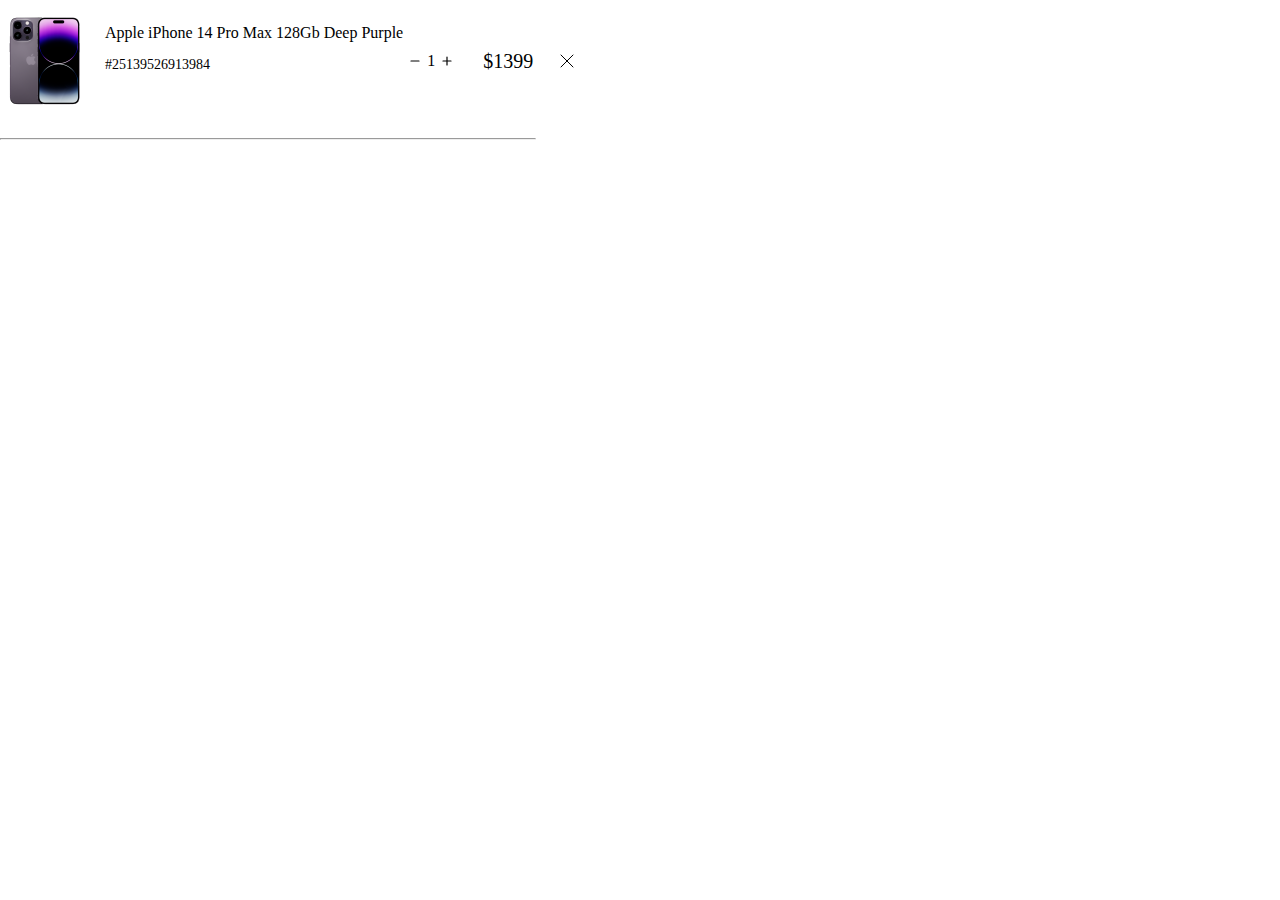
==== shopping.html @ e3b275da "update" ====
<!DOCTYPE html>
<html lang="en">
<head>
    <meta charset="UTF-8">
    <meta name="viewport" content="width=device-width, initial-scale=1.0">
    <link rel="stylesheet" href="style.css">
    <link rel="stylesheet" href="./reset.css">
    <link rel="stylesheet" href="shopping.css">
    <title>Document</title>
</head>
<body>
    <div class="shop-cards">
        <div class="shop-card">
            <div class="shop1">
                <div>
            <img class="shop-phone" src="./images/phone3.png" alt=""></div>
            <div class="shop-h2-p">
            <h2>Apple iPhone 14 Pro Max 128Gb Deep Purple</h2>
            <p>#25139526913984</p></div>
        </div>
        <div class="select">
<img class="minus" src="./images/No Edit.svg" alt="">
<p class="erti">1</p>
<img class="plus" src="./images/Edit.svg" alt="">

    </div>
    <div class="shop-dollar">
        <p>$1399</p>
    </div>
    <div class="close">
        <img src="./images/Close.svg" alt="">
    </div>
        </div>
        <hr>

    </div>
</body>
</html>
---- style.css ----
.search-container {
  position: relative;
  width: 332px;
  align-items: center;
}
.input1 {
  height: 56px;

  background-color: #f5f5f5;
  border: none;
  border-radius: 8px;
  padding: 16px;
  gap: 8px;
}
.search-container input {
  width: 100%;
  padding-left: 48px;
}

.search-container .search-icon {
  position: absolute;
  left: 16px;
  top: 50%;
  transform: translateY(-50%);
  width: 24px;
  height: 24px;
}
.header {
  height: 88px;
  align-items: center;
  display: flex;
  justify-content: space-between;
}
.icons3 {
  display: flex;
  gap: 24px;
}
.li4 {
  gap: 52px;
  display: flex;
  list-style-type: none;
}
ul {
  padding: 0;
  margin: 0;
  display: flex;
}

a {
  text-decoration: none;
  color: #000;
  opacity: 0.3;
}

a:hover {
  color: #000000;
  font-weight: 500;
  line-height: 19.36px;
  letter-spacing: 0%;
  opacity: 1;
}
@media only screen and (min-width: 1160px) {
  .burger {
    display: none;
  }
}
@media only screen and (max-width: 1160px) {
  .burger {
    display: show;
  }
  .lis4,
  .search-container,
  .icons3 {
    display: none;
  }
  .header {
    width: calc(100vw - 32px);
  }
}

/* start hero */
.hero1 {
  color: #fff;
  /* height: 632px; */
  display: flex;
  flex-direction: column;
  gap: 24px;
  padding-top: 188px;
}

.heroo {
  display: flex;
  justify-content: space-between;
}

.shop-now {
  color: #fff;
  width: 191px;
  height: 56px;
  border-radius: 6px;
  gap: 8px;
  border-width: 1px;
  border-color: #fff;
  padding: 16px 56px;
  background-color: #211c24;
  font-weight: 500;
  line-height: 24px;
  letter-spacing: 0%;
  text-align: center;
}
.pro-beyond {
  font-weight: 600;
  font-size: 25px;
  line-height: 32px;
  letter-spacing: 0%;
  opacity: 0.4;
}
h1 {
  font-weight: 100;
  font-size: 96px;
  line-height: 72px;
  letter-spacing: -1%;
}
.pro {
  font-weight: 600;
}
.created-p {
  font-weight: 500;
  font-size: 18px;
  line-height: 24px;
  letter-spacing: 0%;
  color: #909090;
}
.phone {
  height: 632px;
}
.hero {
  background-color: #211c24;
  justify-content: space-between;
  display: flex;
}

@media only screen and (max-width: 1160px) {
  .heroo {
    flex-direction: column;
  }
  .phone {
    display: none;
  }
  .hero1 {
    text-align: center;
    margin: auto;
    padding-bottom: 48px;
    padding-top: 88px;
  }
  .shop-now {
    margin: auto;
  }
  .phone-cut {
    margin: auto;
  }
  h1 {
    font-size: 72px;
  }
  .pro {
    font-weight: 600;
  }
  .created-p {
    font-size: 19px;
  }
}

@media only screen and (min-width: 1160px) {
  .phone-cut {
    display: none;
  }
}

/* arrow start */
.arrows {
  gap: 16px;
  display: flex;
}
.browse-arrows {
  padding-top: 80px;
  margin-bottom: 32px;
  justify-content: space-between;
  display: flex;
  align-items: center;
}
.container {
  max-width: 1120px;
  width: 100%;
  margin: auto;
}
.browse {
  font-weight: 500;
  font-size: 24px;
  line-height: 32px;
  letter-spacing: 1%;
  color: #000000;
}
.cards1 {
  display: grid;
  grid-template-columns: repeat(6, 1fr); /* 6 cards in one row */
  gap: 32px;
  padding-bottom: 80px;
}
@media only screen and (max-width: 1160px) {
  .cards1 {
    grid-template-columns: repeat(2, 1fr); /* 2 cards per row */
    gap: 16px;
  }
  .cards1 .card {
    width: calc(50vw - 32px);
    object-fit: cover;
  }
}
.card {
  gap: 8px;
  width: 160px;
  height: 128px;
  display: flex;
  flex-direction: column;
  background-color: #ededed;
  justify-content: center;
  align-items: center;
  border-radius: 15px;
}
.card img {
  width: 48px;
  height: 48px;
}
/* links start */
.links p {
  font-weight: 500;
  font-size: 18px;
  line-height: 32px;
  letter-spacing: 0%;
  text-align: center;
  color: #8b8b8b;
}
.links p:hover {
  text-decoration: underline;
}
.links {
  margin-top: 56px;
  margin-bottom: 32px;
  display: flex;
  gap: 32px;
}
.links p:hover {
  color: #000000;
}
/* cards2 start */
.phone3 {
  width: 160px;
  height: 160px;
}
.cards2 {
  display: grid;
  grid-template-columns: repeat(4, 1fr);
  gap: 16px;
  grid-template-rows: repeat(2, 1fr);
  margin-bottom: 56px;
}
@media (max-width: 1160px) {
  .cards2 {
    grid-template-columns: repeat(2, 1fr); /* 2 columns */
    grid-template-rows: repeat(4, 1fr); /* 4 rows */
  }
  .cards2 .card2 {
    width: calc(50vw - 32px);
    object-fit: cover;
  }
}
.card2 {
  gap: 16px;
  display: flex;
  flex-direction: column;
  background-color: #f6f6f6;
  align-items: center;
  width: 268px;
  height: 432px;
  min-width: 200px;
  border-radius: 9px;
  padding-top: 72px;
  position: relative;
}
.heart {
  position: absolute;
  top: 24px;
  right: 16px;
}
@media (max-width: 1160px) {
  .heart {
    right: 12px;
  }
}
.apple {
  text-align: center;
  font-weight: 500;
  line-height: 24px;
  letter-spacing: 0%;
}
.grey {
  background-color: #fafafa;
}
.dollar {
  font-weight: 600;
  font-size: 24px;
  line-height: 24px;
  letter-spacing: 3%;
  text-align: center;
}
.buy-now {
  margin-top: 8px;

  width: 188px;
  height: 48px;
  border-radius: 8px;
  padding-top: 12px 64px;
  color: #fff;
  background-color: #211c24;
  font-weight: 500;
  font-size: 14px;
  line-height: 24px;
  letter-spacing: 0%;
  text-align: center;
}
@media (max-width: 1160px) {
  .card2 {
    gap: 8px;
    display: flex;
    flex-direction: column;
    background-color: #f6f6f6;
    align-items: center;
    height: 352px;
    min-width: 163.5px;
    border-radius: 9px;
    padding-top: 64px;
  }
  .apple {
    padding-bottom: 8px;
  }
  .grey {
    background-color: #fafafa;
  }
  .dollar {
    padding-bottom: 8px;
  }
  .phone3 {
    width: 104px;
    height: 104px;
  }
  .buy-now {
    margin-top: 0px;

    width: 140px;
    height: 48px;
  }
}

.discounts {
  padding-top: 80px;
  padding-bottom: 32px;
  font-weight: 500;
  font-size: 24px;
  line-height: 32px;
  letter-spacing: 0%;
  color: #000000;
}
/* cards3 start */
.cards3 {
  display: grid;
  grid-template-columns: repeat(4, 1fr);
  gap: 16px;
  grid-template-rows: 1fr;
  margin-bottom: 80px;
}
@media (max-width: 1160px) {
  .cards3 {
    grid-template-columns: repeat(2, 1fr); /* 2 columns */
    grid-template-rows: repeat(2, 1fr); /* 4 rows */
  }
  .cards3 .card2 {
    width: calc(50vw - 32px);
    object-fit: cover;
  }
}
.wreli {
  width: 100%;
  position: relative;
}

.wreli img {
  width: 100%;
  height: auto;
  display: block;
}

.in-background {
  top: 159px;
  position: absolute;
  left: 50%;
  transform: translate(-50%);
  display: flex;
  flex-direction: column;
  align-items: center;
}
.big {
  color: #ffffff;
  font-weight: 100;
  font-size: 72px;
  line-height: 72px;
  letter-spacing: -1%;
  text-align: center;
}
.sale {
  font-weight: 300;
}
.comodo {
  font-weight: 400;
  line-height: 32px;
  letter-spacing: 0%;
  text-align: center;
  color: #787878;
  padding-bottom: 40px;
}
@media (max-width: 1050px) {
  .big {
    font-size: 48px;
  }
  .in-background {
    top: 104px;
  }
}
@media (max-width: 1400px) {
  .wreli img {
    height: 512px;
  }
}
/* footer start */
.footer {
  color: #fff;

  background-color: #000;
}
.futeri {
  padding-top: 160px;
  display: flex;
}
.we p {
  padding-right: 113px;
  font-weight: 500;
  font-size: 14px;
  line-height: 23.87px;
  letter-spacing: 0%;
}
.ps1 {
  display: flex;
  flex-direction: column;
  gap: 8px;
  width: 295px;
  padding-right: 32px;
}
.we {
  color: #cfcfcf;
  display: flex;
  flex-direction: column;
  gap: 24px;
  font-weight: 500;
  font-size: 14px;
  line-height: 23.87px;
  letter-spacing: 0%;
}
.logo1 {
  width: 65px;
  height: 23px;
}
.ps1 h2,
.ps2 h2 {
  font-weight: 600;
  font-size: 16px;
  line-height: 16px;
  letter-spacing: 0%;
}
.ps1 p,
.ps2 p {
  font-weight: 400;
  font-size: 14px;
  line-height: 32px;
  letter-spacing: 0%;
  color: #cfcfcf;
}
.ps2 {
  display: flex;
  flex-direction: column;
  gap: 8px;
}
.icons {
  display: flex;
  gap: 36.33px;
  padding-bottom: 104px;
  padding-top: 24px;
}
@media (max-width: 1160px) {
  .futeri {
    padding-top: 48px;
    gap: 24px;
    flex-direction: column;
    align-items: center;
    text-align: center;
  }
  .we p {
    padding-right: 0px;
  }
  .logo1 {
    margin: auto;
  }
  .ps1 {
    padding-right: 0px;
  }
  .icons {
    justify-content: center;
    padding-bottom: 48px;
    gap: 25.67px;
  }
}



.grid-container {
  display: grid;
  grid-template-columns:1fr 1fr 1fr 1fr; /* Two columns */
  grid-template-rows:1fr 1fr 1fr 1fr ; /* Single row */
  height: 1200px;
  width: 100%;
  gap:3px
}
.small1 {
  background-color: #EDEDED;
  grid-row-start: 2;
grid-row-end: 2;
grid-column-start: 1;
grid-column-end:1 ;
}
.small {
  background-color: #353535;
  grid-row-start: 2;
grid-row-end: 2;
grid-column-start: 2;
grid-column-end:2 ;
}

.tall { 
  background-color: #EDEDED;
    grid-row-start: 1;
  grid-row-end: 3;
  grid-column-start: 3;
  grid-column-end:5 ;
  position: relative;
}

.wide {
  background-color: #fff;
  grid-row-start: 1;
grid-row-end: 1;
grid-column-start: 1;
grid-column-end:3 ;
}
.tall .macbook{
  position: absolute;
  right:0px;
}
.small1 p,.tall p,.wide p,.small p{
  color: #909090;
font-weight: 500;
font-size: 14px;
line-height: 24px;
letter-spacing: 0%;
}
.wide{
  display: flex;
}
.small1 h2,.tall h2,.wide h2{
  color: #000000;
}

.small,.small1{
  display: flex;
}
.column{
  gap: 8px;
  display: flex;
  flex-direction: column;
  max-width: 360px;
}
.wide h2{
  margin-top: 100px;
  font-weight: 500;
  font-size: 49px;
  line-height: 40px;
  letter-spacing: 0%;
}
.tall h2{
  margin-top: 164px;
font-weight: 100;
font-size: 64px;
line-height: 56px;
letter-spacing: 0%;
}
.tall-span{
font-weight: 500;
}
.column1{
  gap: 16px;
}
.small-span{
  font-weight: 500;
}
.small h2, .small1 h2{
  font-weight: 300;
  font-size: 29px;
  line-height: 40px;
  letter-spacing: 0%;
}
.small1 h2{
  margin-top: 48px;
}
.small h2{
  margin-top: 64px;
}
.small1{
  gap: 48px;
}
.small{
  gap: 16px;
}
.column2{
  margin-left:56px;
}
.shop-now1{
  background-color: #EDEDED;
  color: #000;
  border: 1px solid #000;
}
@media only screen and (max-width: 1160px) {
.grid-container{
  display: flex;
  flex-direction: column;
}
.no{
  display: none;
}
.item{
  flex-direction: column;
  align-items: center;
  text-align: center;
  justify-content: center;
}
.tall .column, .macb{
  margin: auto;
justify-content: center;
}
.macb{
  right: unset;
  margin: auto;
  justify-content: center;

}

.small1 p,.tall p,.wide p,.small p{
font-size: 16px;
}
.small1 h2,.tall h2,.wide h2{
font-size: 34px;
font-weight: 300px;}

.wide h2,.small h2,.small1 h2,.tall h2{
  margin-top: 24px;
}
.wide ,.small ,.small1 ,.tall {
gap:0px}
br{
  display: none;
}
.column1{
  gap: 8px;
}
.column{
  margin-bottom: 40px;
}
.shop-now1{
  margin-bottom: 40px;
}
}



@media only screen and (min-width: 1160px) {
.on{
  display: none;
}

  }

.yurs{
  width: 192px;
height: 200px;
}
.satv{
  width: 326px;
height: 192px;
/* angle: -180 deg; */
}
.playst{
  width: 200px;
height: 200px;

}
.macb{
  width: 330px;
height: 200px;
}
---- shopping.css ----
.shop-card{
    display: flex;
}
.shop-phone{
    margin-top: 16px;

    margin-right: 15px;
    width: 90px;
    height: 90px;
}
.shop1{
    display: flex;
}
.shop-h2-p{
    margin-top: 21px;
    display: flex;
    flex-direction: column;
    gap: 8px;
}
.select{
    display: flex;
    text-align: center;
    margin-top: 49px;
}
.shop-card{
padding-bottom: 32px;
border-bottom-width: 0.5px;
}
.minus,.plus,.close img{
    width: 24px;
    height: 24px; 
}
.erti{
font-weight: 500;
font-size: 16px;
letter-spacing: 0%;
border-radius: 4px;
border-width: 0.5px;
border-color: #D9D9D9;
}
.shop-dollar p{
font-weight: 500;
font-size: 20px;
line-height: 32px;
letter-spacing: 3%;
    margin-left: 24px;
    margin-right: 22px;
}
.close{
    margin-top: 49px;
}
.shop-dollar{
    margin-top: 45px;

}
.shop-h2-p h2{
    font-weight: 500;
    font-size: 16px;
    line-height: 24px;
    letter-spacing: 0%;
    
}
.shop-h2-p p{
    font-weight: 400;
    font-size: 14px;
    line-height: 24px;
    letter-spacing: 0%;
}
hr{
    color:#A3A3A3;
    max-width: 536px;
}
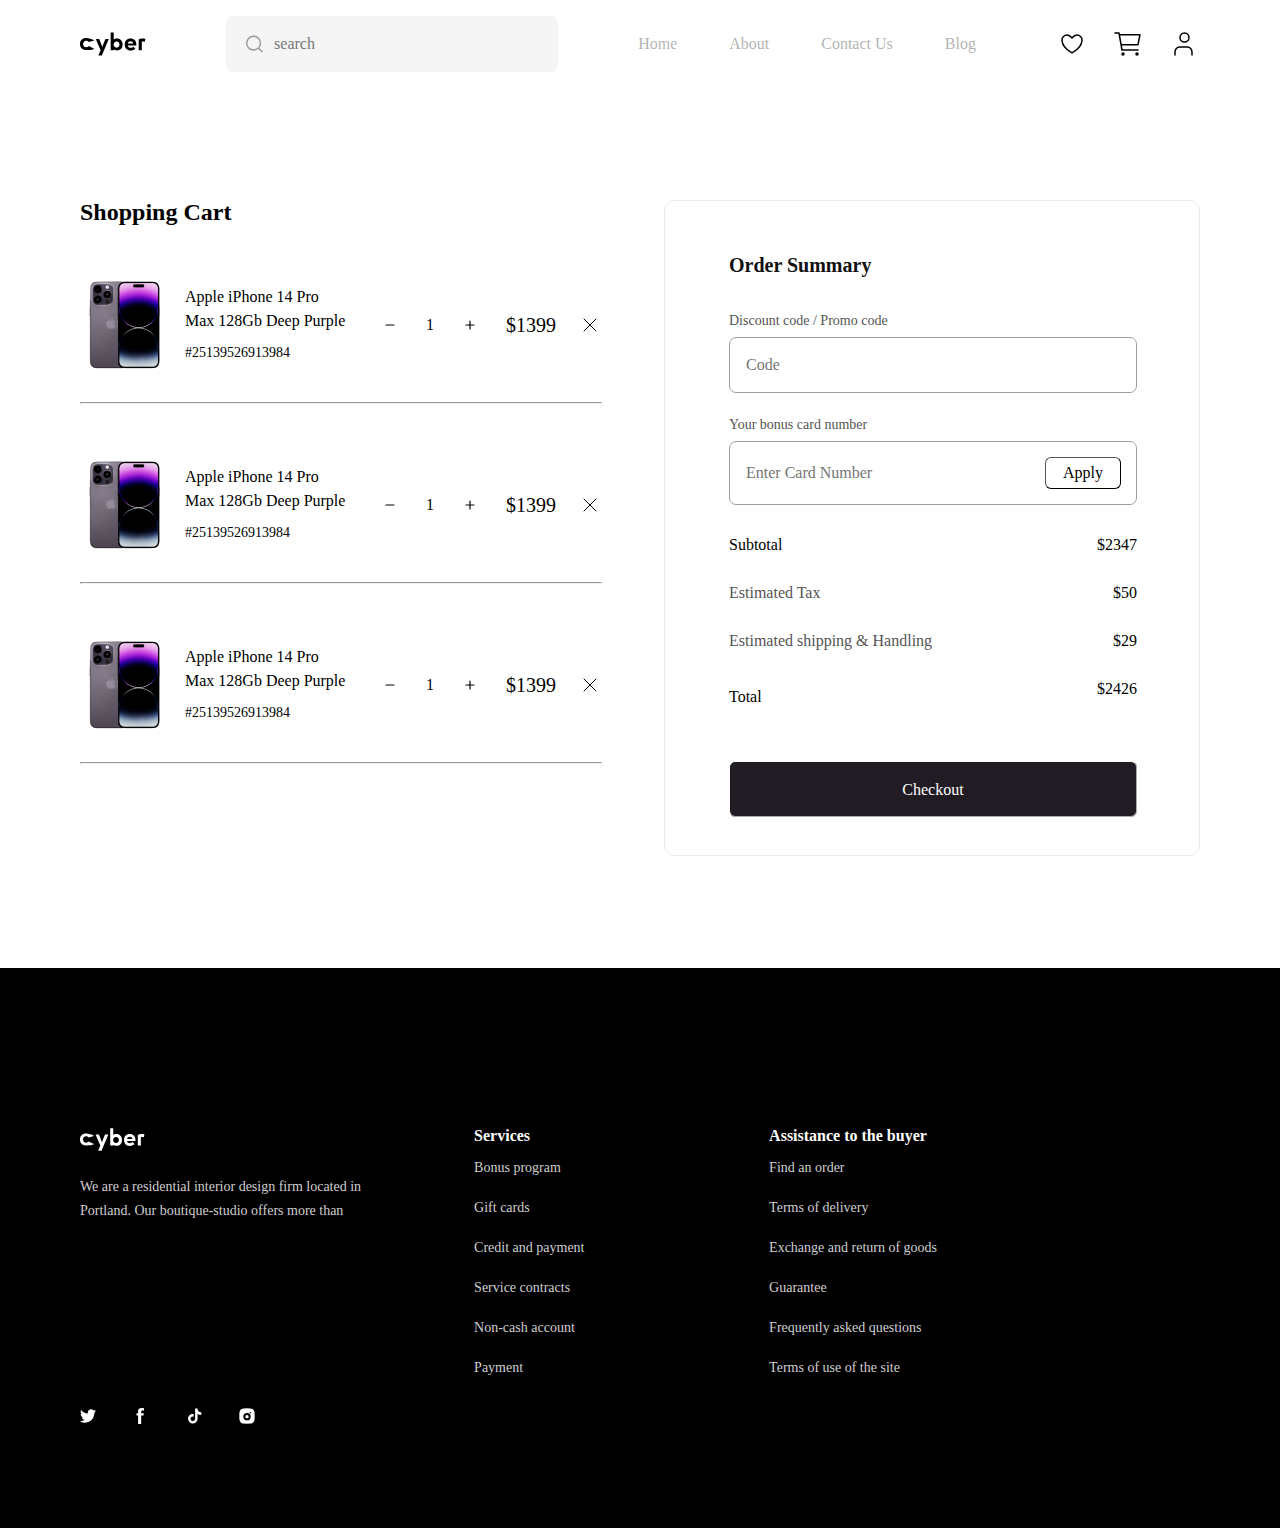
==== commit 0a98fad8: "new" ====
--- a/shopping.html
+++ b/shopping.html
@@ -9,15 +9,44 @@
     <title>Document</title>
 </head>
 <body>
+
+    <div class="header container">
+        <div><img class="logo" src="./images/Logo.svg" alt="" /></div>
+        <div class="search-container">
+          <input class="input1" type="text" placeholder="search" />
+          <img src="./images/Search.svg" alt="search icon" class="search-icon" />
+        </div>
+  
+        <div class="lis4">
+          <ul class="li4">
+            <li><a href="#home">Home</a></li>
+            <li><a href="#about">About</a></li>
+            <li><a href="#contact">Contact Us</a></li>
+            <li><a href="#blog">Blog</a></li>
+          </ul>
+        </div>
+        <div class="icons3">
+          <img src="./images/heart.svg" alt="" />
+          <img src="./images/Cart.svg" alt="" />
+          <img src="./images/User.svg" alt="" />
+        </div>
+        <img class="burger" src="./images/Burger.svg" alt="" />
+      </div>
+
+<!-- cards start -->
+
+<section class="container">
     <div class="shop-cards">
+        <h2 class="shopping">Shopping Cart</h2>
         <div class="shop-card">
-            <div class="shop1">
-                <div>
+            <div class="qvesh1">
+                <div class="shop1">     
             <img class="shop-phone" src="./images/phone3.png" alt=""></div>
             <div class="shop-h2-p">
             <h2>Apple iPhone 14 Pro Max 128Gb Deep Purple</h2>
             <p>#25139526913984</p></div>
         </div>
+        <div class="qvesh">
         <div class="select">
 <img class="minus" src="./images/No Edit.svg" alt="">
 <p class="erti">1</p>
@@ -31,8 +60,132 @@
         <img src="./images/Close.svg" alt="">
     </div>
         </div>
+    </div>
         <hr>
 
+
+        <div class="shop-card">
+            <div class="qvesh1">
+                <div class="shop1">     
+            <img class="shop-phone" src="./images/phone3.png" alt=""></div>
+            <div class="shop-h2-p">
+            <h2>Apple iPhone 14 Pro Max 128Gb Deep Purple</h2>
+            <p>#25139526913984</p></div>
+        </div>
+        <div class="qvesh">
+        <div class="select">
+<img class="minus" src="./images/No Edit.svg" alt="">
+<p class="erti">1</p>
+<img class="plus" src="./images/Edit.svg" alt="">
+
     </div>
+    <div class="shop-dollar">
+        <p>$1399</p>
+    </div>
+    <div class="close">
+        <img src="./images/Close.svg" alt="">
+    </div>
+        </div>
+    </div>
+        <hr>
+
+
+        <div class="shop-card">
+            <div class="qvesh1">
+                <div class="shop1">     
+            <img class="shop-phone" src="./images/phone3.png" alt=""></div>
+            <div class="shop-h2-p">
+            <h2>Apple iPhone 14 Pro Max 128Gb Deep Purple</h2>
+            <p>#25139526913984</p></div>
+        </div>
+        <div class="qvesh">
+        <div class="select">
+<img class="minus" src="./images/No Edit.svg" alt="">
+<p class="erti">1</p>
+<img class="plus" src="./images/Edit.svg" alt="">
+
+    </div>
+    <div class="shop-dollar">
+        <p>$1399</p>
+    </div>
+    <div class="close">
+        <img src="./images/Close.svg" alt="">
+    </div>
+        </div>
+    </div>
+        <hr>
+    </div>
+<!-- end cards -->
+ <nav>
+ <div class="order">
+<h2>Order Summary</h2>
+<h3>Discount code / Promo code</h3>
+<input class="code" type="text" placeholder="Code">
+<h3>Your bonus card number</h3>
+<div class="input-container">
+    <input class="enter" type="text" placeholder="Enter Card Number">
+    <button class="apply-btn">Apply</button>
+</div>
+<div class="p-dollars">
+    <div class="p-dollar">
+    <p class="subtotal">Subtotal</p>
+    <h3>$2347</h3>
+</div>
+<div class="p-dollar">
+    <p class="estimated">Estimated Tax</p>
+    <h3>$50</h3>
+</div>
+<div class="p-dollar">
+    <p class="estimated">Estimated shipping & Handling</p>
+    <h3>$29</h3>
+</div>
+<div class="p-dollar">
+    <p class="total">Total</p>
+    <h3>$2426</h3>
+</div>
+</div>
+<button class="checkout shop-now">Checkout</button>
+ </div>
+</nav>
+</section>
+    <!-- footer start -->
+    <div class="footer">
+        <div class="container futeri">
+          <div class="we">
+            <img class="logo1" src="./images/Logo1.svg" alt="" />
+            <p>
+              We are a residential interior design firm located in <br />
+              Portland. Our boutique-studio offers more than
+            </p>
+          </div>
+          <div class="ps1">
+            <h2>Services</h2>
+            <p>Bonus program</p>
+            <p>Gift cards</p>
+            <p>Credit and payment</p>
+            <p>Service contracts</p>
+            <p>Non-cash account</p>
+            <p>Payment</p>
+          </div>
+          <div class="ps2">
+            <h2>Assistance to the buyer</h2>
+            <p>Find an order</p>
+            <p>Terms of delivery</p>
+            <p>Exchange and return of goods</p>
+            <p>Guarantee</p>
+            <p>Frequently asked questions</p>
+            <p>Terms of use of the site</p>
+          </div>
+        </div>
+        <div class="icons container">
+          <img src="./images/Twitter.svg" alt="" />
+          <img src="./images/Facebook.svg" alt="" />
+          <img src="./images/Tiktok.svg" alt="" />
+          <img src="./images/Instagram.svg" alt="" />
+        </div>
+    </div>
+
+  
+    
 </body>
 </html>--- a/style.css
+++ b/style.css
@@ -74,8 +74,13 @@
     display: none;
   }
   .header {
-    width: calc(100vw - 32px);
-  }
+padding-right: 16px;
+padding-left: 16px;
+  }
+  .links,  .discounts,.browse{
+    padding-left: 16px;
+  }
+
 }
 
 /* start hero */
@@ -209,6 +214,8 @@
 @media only screen and (max-width: 1160px) {
   .cards1 {
     grid-template-columns: repeat(2, 1fr); /* 2 cards per row */
+    margin-left: 16px;
+
     gap: 16px;
   }
   .cards1 .card {
@@ -382,6 +389,7 @@
   .cards3 {
     grid-template-columns: repeat(2, 1fr); /* 2 columns */
     grid-template-rows: repeat(2, 1fr); /* 4 rows */
+    margin-left: 16px;
   }
   .cards3 .card2 {
     width: calc(50vw - 32px);
--- a/shopping.css
+++ b/shopping.css
@@ -1,5 +1,17 @@
+.shop-cards{
+    display: flex;
+    flex-direction: column;
+}
+.shopping{
+font-weight: 600;
+font-size: 24px;
+line-height: 24px;
+letter-spacing: 0%;
+color: #000;
+}
 .shop-card{
     display: flex;
+    margin-top: 40px;
 }
 .shop-phone{
     margin-top: 16px;
@@ -12,6 +24,7 @@
     display: flex;
 }
 .shop-h2-p{
+    width: 193px;
     margin-top: 21px;
     display: flex;
     flex-direction: column;
@@ -21,6 +34,8 @@
     display: flex;
     text-align: center;
     margin-top: 49px;
+    width: 104px;
+    justify-content: space-between;
 }
 .shop-card{
 padding-bottom: 32px;
@@ -69,4 +84,164 @@
 hr{
     color:#A3A3A3;
     max-width: 536px;
-}+}
+section{
+    padding-top: 112px;
+    padding-bottom: 112px;
+    display: flex;
+    justify-content: space-between;
+}
+.p-dollars{
+    display: flex;
+    flex-direction: column;
+}
+.p-dollar{
+    display: flex;
+    width: 408px;
+
+    justify-content: space-between;
+}
+.order{
+    width: 408px;
+    height: 488px;
+}
+nav{
+    width: 536px;
+height: 656px;
+padding: 56px 64px;
+border-radius: 10px;
+border: 1px solid #EBEBEB;
+
+}
+.checkout{
+    width: 408px;
+    height: 56px;
+    margin-top: 48px;
+}
+.order h2{
+    margin-bottom: 40px;
+font-weight: 700;
+font-size: 20px;
+line-height: 16px;
+letter-spacing: 0%;
+color: #111111;
+}
+.order h3{font-weight: 500;
+font-size: 14px;
+line-height: 16px;
+letter-spacing: 0%;
+padding-bottom: 8px;
+    color: #545454;
+}
+.order input{
+    margin-bottom: 24px;
+    width: 408px;
+padding-top: 16px;
+padding-bottom: 16px;
+padding-left: 16px;
+border-radius: 7px;
+border: 0.5px solid #9F9F9F;
+color: #979797;
+}
+.code{
+    height: 56px;
+}
+.p-dollars{
+    display: flex;
+    flex-direction: column;
+    gap: 8px;
+}
+.subtotal{
+    margin-bottom: 8px;
+}
+.total{
+
+    margin-top: 8px;
+}
+.estimated{
+font-weight: 400;
+font-size: 16px;
+line-height: 32px;
+letter-spacing: 0%;
+color: #545454;
+}
+.subtotal,.total,.p-dollar h3{
+    font-family: Inter;
+font-weight: 500;
+font-size: 16px;
+line-height: 32px;
+letter-spacing: 3%;
+color: #000000;
+}
+@media only screen and (max-width: 1160px) {
+    section{
+        padding-top: 112px;
+        padding-bottom: 112px;
+        display: flex;
+        flex-direction: column;
+        justify-content:center;
+        margin: auto;
+        align-items: center;
+        gap: 40px;
+    }
+  }
+  @media only screen and (max-width: 575px) {
+    nav{
+        width:341px;
+        height: 656px;
+    padding: 56px 16px;
+    border-radius: 10px;
+    border: 1px solid #EBEBEB;
+    }
+    .order{
+        width: 309px;
+        height: 488px;
+    }
+    .checkout{
+        width: 309px;
+
+    }
+    .order input{
+        margin-bottom: 24px;
+        width: 309px;
+    }
+    .p-dollar{
+        display: flex;
+        width: 309px;
+    
+        justify-content: space-between;
+    }
+    .shop-card{display: flex;
+    margin-top: 40px;
+    flex-direction: column;
+    }
+    .qvesh{
+margin-left: 105px;  
+margin-top: -56px;  
+ }
+}
+  
+ .qvesh1{
+    display: flex;
+ }
+ .qvesh{
+    display: flex;
+ }
+ .input-container{
+    position: relative;
+ }
+ .apply-btn{
+    width: 76px;
+height: 32px;
+gap: 8px;
+border-radius: 6px;
+border-width: 1px;
+    position: absolute;
+    right: 16px;
+    top: 16px;
+    background-color: #fff;
+    color: #000;
+ }
+ .enter{
+    height: 64px;
+ }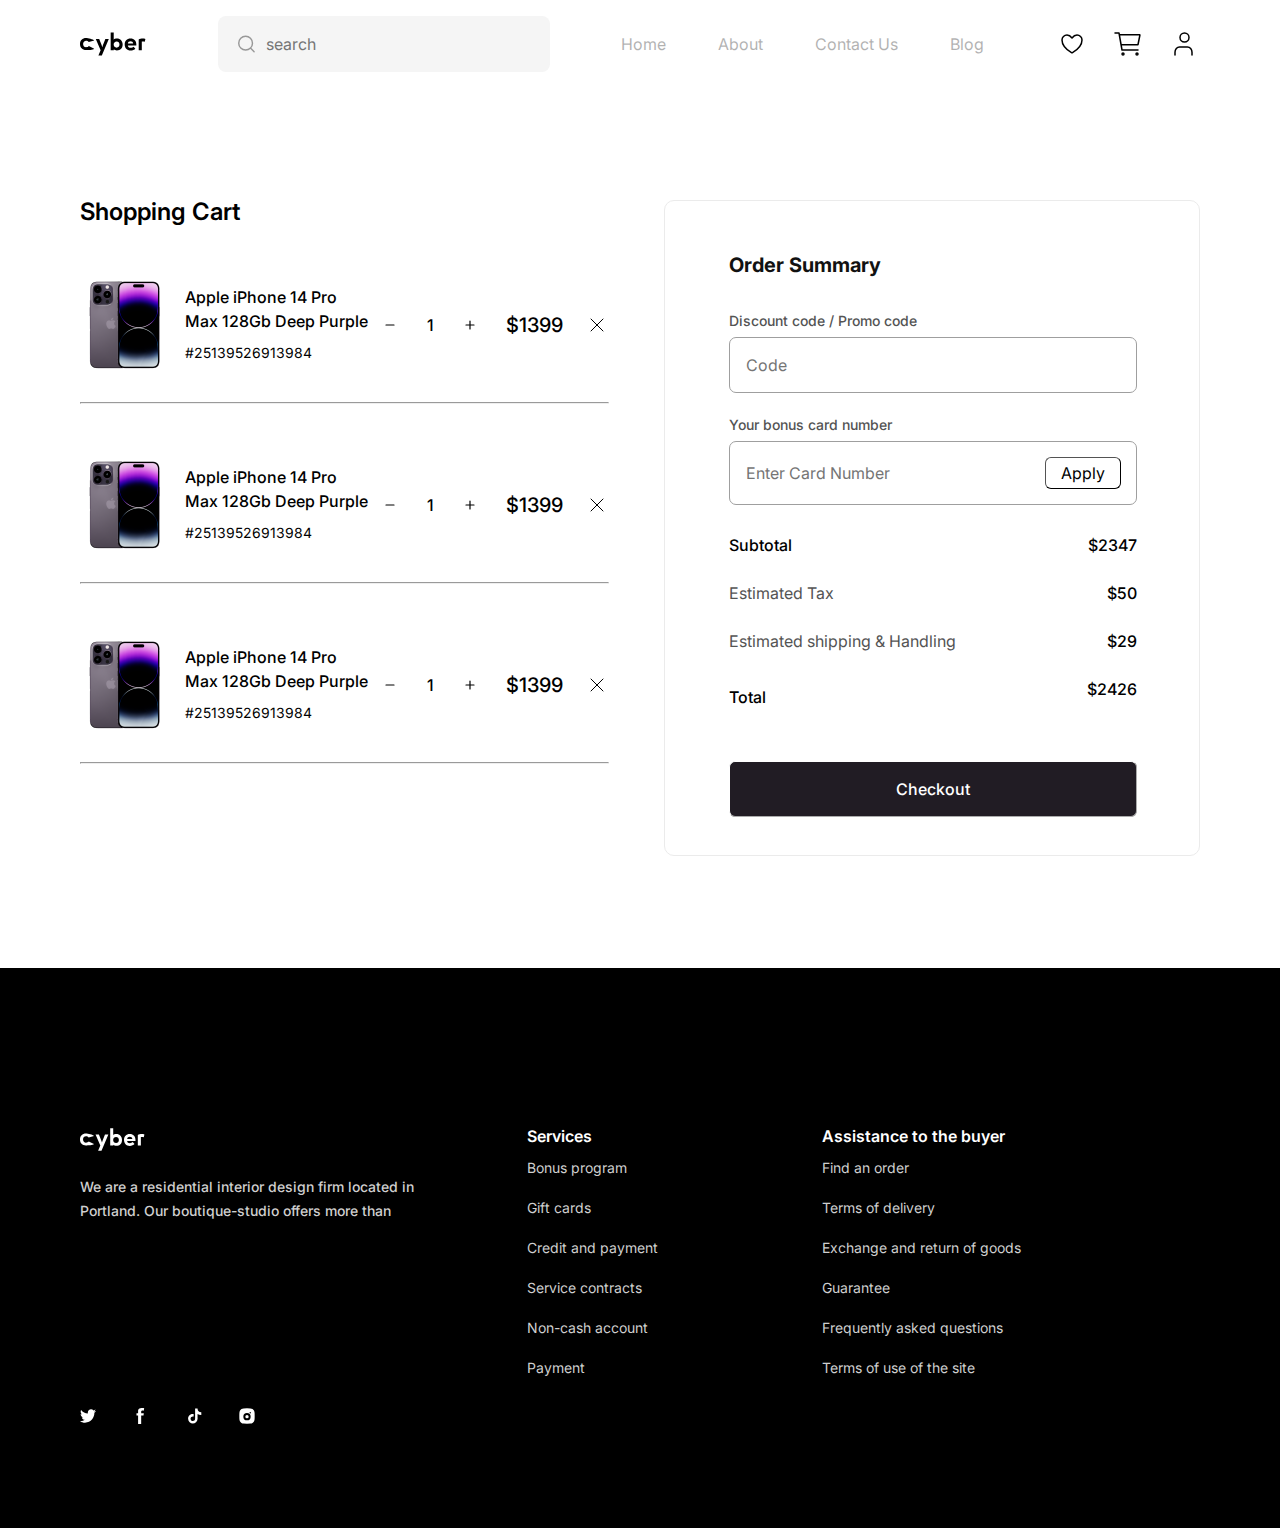
==== commit aa129d5c: "update" ====
--- a/shopping.html
+++ b/shopping.html
@@ -1,191 +1,194 @@
 <!DOCTYPE html>
 <html lang="en">
-<head>
-    <meta charset="UTF-8">
-    <meta name="viewport" content="width=device-width, initial-scale=1.0">
-    <link rel="stylesheet" href="style.css">
-    <link rel="stylesheet" href="./reset.css">
-    <link rel="stylesheet" href="shopping.css">
+  <head>
+    <meta charset="UTF-8" />
+    <meta name="viewport" content="width=device-width, initial-scale=1.0" />
+    <link rel="stylesheet" href="style.css" />
+    <link rel="stylesheet" href="./reset.css" />
+    <link rel="stylesheet" href="shopping.css" />
+    <link rel="preconnect" href="https://fonts.googleapis.com" />
+    <link rel="preconnect" href="https://fonts.gstatic.com" crossorigin />
+    <link
+      href="https://fonts.googleapis.com/css2?family=Inter:ital,opsz,wght@0,14..32,100..900;1,14..32,100..900&display=swap"
+      rel="stylesheet"
+    />
     <title>Document</title>
-</head>
-<body>
-
+  </head>
+  <body>
     <div class="header container">
-        <div><img class="logo" src="./images/Logo.svg" alt="" /></div>
-        <div class="search-container">
-          <input class="input1" type="text" placeholder="search" />
-          <img src="./images/Search.svg" alt="search icon" class="search-icon" />
-        </div>
-  
-        <div class="lis4">
-          <ul class="li4">
-            <li><a href="#home">Home</a></li>
-            <li><a href="#about">About</a></li>
-            <li><a href="#contact">Contact Us</a></li>
-            <li><a href="#blog">Blog</a></li>
-          </ul>
-        </div>
-        <div class="icons3">
-          <img src="./images/heart.svg" alt="" />
-          <img src="./images/Cart.svg" alt="" />
-          <img src="./images/User.svg" alt="" />
-        </div>
-        <img class="burger" src="./images/Burger.svg" alt="" />
+      <div><img class="logo" src="./images/Logo.svg" alt="" /></div>
+      <div class="search-container">
+        <input class="input1" type="text" placeholder="search" />
+        <img src="./images/Search.svg" alt="search icon" class="search-icon" />
       </div>
 
-<!-- cards start -->
+      <div class="lis4">
+        <ul class="li4">
+          <li><a href="#home">Home</a></li>
+          <li><a href="#about">About</a></li>
+          <li><a href="#contact">Contact Us</a></li>
+          <li><a href="#blog">Blog</a></li>
+        </ul>
+      </div>
+      <div class="icons3">
+        <img src="./images/heart.svg" alt="" />
+        <img src="./images/Cart.svg" alt="" />
+        <img src="./images/User.svg" alt="" />
+      </div>
+      <img class="burger" src="./images/Burger.svg" alt="" />
+    </div>
 
-<section class="container">
-    <div class="shop-cards">
+    <!-- cards start -->
+
+    <section class="container">
+      <div class="shop-cards">
         <h2 class="shopping">Shopping Cart</h2>
         <div class="shop-card">
-            <div class="qvesh1">
-                <div class="shop1">     
-            <img class="shop-phone" src="./images/phone3.png" alt=""></div>
+          <div class="qvesh1">
+            <div class="shop1">
+              <img class="shop-phone" src="./images/phone3.png" alt="" />
+            </div>
             <div class="shop-h2-p">
-            <h2>Apple iPhone 14 Pro Max 128Gb Deep Purple</h2>
-            <p>#25139526913984</p></div>
+              <h2>Apple iPhone 14 Pro Max 128Gb Deep Purple</h2>
+              <p>#25139526913984</p>
+            </div>
+          </div>
+          <div class="qvesh">
+            <div class="select">
+              <img class="minus" src="./images/No Edit.svg" alt="" />
+              <p class="erti">1</p>
+              <img class="plus" src="./images/Edit.svg" alt="" />
+            </div>
+            <div class="shop-dollar">
+              <p>$1399</p>
+            </div>
+            <div class="close">
+              <img src="./images/Close.svg" alt="" />
+            </div>
+          </div>
         </div>
-        <div class="qvesh">
-        <div class="select">
-<img class="minus" src="./images/No Edit.svg" alt="">
-<p class="erti">1</p>
-<img class="plus" src="./images/Edit.svg" alt="">
-
-    </div>
-    <div class="shop-dollar">
-        <p>$1399</p>
-    </div>
-    <div class="close">
-        <img src="./images/Close.svg" alt="">
-    </div>
-        </div>
-    </div>
-        <hr>
-
+        <hr />
 
         <div class="shop-card">
-            <div class="qvesh1">
-                <div class="shop1">     
-            <img class="shop-phone" src="./images/phone3.png" alt=""></div>
+          <div class="qvesh1">
+            <div class="shop1">
+              <img class="shop-phone" src="./images/phone3.png" alt="" />
+            </div>
             <div class="shop-h2-p">
-            <h2>Apple iPhone 14 Pro Max 128Gb Deep Purple</h2>
-            <p>#25139526913984</p></div>
+              <h2>Apple iPhone 14 Pro Max 128Gb Deep Purple</h2>
+              <p>#25139526913984</p>
+            </div>
+          </div>
+          <div class="qvesh">
+            <div class="select">
+              <img class="minus" src="./images/No Edit.svg" alt="" />
+              <p class="erti">1</p>
+              <img class="plus" src="./images/Edit.svg" alt="" />
+            </div>
+            <div class="shop-dollar">
+              <p>$1399</p>
+            </div>
+            <div class="close">
+              <img src="./images/Close.svg" alt="" />
+            </div>
+          </div>
         </div>
-        <div class="qvesh">
-        <div class="select">
-<img class="minus" src="./images/No Edit.svg" alt="">
-<p class="erti">1</p>
-<img class="plus" src="./images/Edit.svg" alt="">
-
-    </div>
-    <div class="shop-dollar">
-        <p>$1399</p>
-    </div>
-    <div class="close">
-        <img src="./images/Close.svg" alt="">
-    </div>
-        </div>
-    </div>
-        <hr>
-
+        <hr />
 
         <div class="shop-card">
-            <div class="qvesh1">
-                <div class="shop1">     
-            <img class="shop-phone" src="./images/phone3.png" alt=""></div>
+          <div class="qvesh1">
+            <div class="shop1">
+              <img class="shop-phone" src="./images/phone3.png" alt="" />
+            </div>
             <div class="shop-h2-p">
-            <h2>Apple iPhone 14 Pro Max 128Gb Deep Purple</h2>
-            <p>#25139526913984</p></div>
+              <h2>Apple iPhone 14 Pro Max 128Gb Deep Purple</h2>
+              <p>#25139526913984</p>
+            </div>
+          </div>
+          <div class="qvesh">
+            <div class="select">
+              <img class="minus" src="./images/No Edit.svg" alt="" />
+              <p class="erti">1</p>
+              <img class="plus" src="./images/Edit.svg" alt="" />
+            </div>
+            <div class="shop-dollar">
+              <p>$1399</p>
+            </div>
+            <div class="close">
+              <img src="./images/Close.svg" alt="" />
+            </div>
+          </div>
         </div>
-        <div class="qvesh">
-        <div class="select">
-<img class="minus" src="./images/No Edit.svg" alt="">
-<p class="erti">1</p>
-<img class="plus" src="./images/Edit.svg" alt="">
-
-    </div>
-    <div class="shop-dollar">
-        <p>$1399</p>
-    </div>
-    <div class="close">
-        <img src="./images/Close.svg" alt="">
-    </div>
+        <hr />
+      </div>
+      <!-- end cards -->
+      <nav>
+        <div class="order">
+          <h2>Order Summary</h2>
+          <h3>Discount code / Promo code</h3>
+          <input class="code" type="text" placeholder="Code" />
+          <h3>Your bonus card number</h3>
+          <div class="input-container">
+            <input class="enter" type="text" placeholder="Enter Card Number" />
+            <button class="apply-btn">Apply</button>
+          </div>
+          <div class="p-dollars">
+            <div class="p-dollar">
+              <p class="subtotal">Subtotal</p>
+              <h3>$2347</h3>
+            </div>
+            <div class="p-dollar">
+              <p class="estimated">Estimated Tax</p>
+              <h3>$50</h3>
+            </div>
+            <div class="p-dollar">
+              <p class="estimated">Estimated shipping & Handling</p>
+              <h3>$29</h3>
+            </div>
+            <div class="p-dollar">
+              <p class="total">Total</p>
+              <h3>$2426</h3>
+            </div>
+          </div>
+          <button class="checkout shop-now">Checkout</button>
         </div>
-    </div>
-        <hr>
-    </div>
-<!-- end cards -->
- <nav>
- <div class="order">
-<h2>Order Summary</h2>
-<h3>Discount code / Promo code</h3>
-<input class="code" type="text" placeholder="Code">
-<h3>Your bonus card number</h3>
-<div class="input-container">
-    <input class="enter" type="text" placeholder="Enter Card Number">
-    <button class="apply-btn">Apply</button>
-</div>
-<div class="p-dollars">
-    <div class="p-dollar">
-    <p class="subtotal">Subtotal</p>
-    <h3>$2347</h3>
-</div>
-<div class="p-dollar">
-    <p class="estimated">Estimated Tax</p>
-    <h3>$50</h3>
-</div>
-<div class="p-dollar">
-    <p class="estimated">Estimated shipping & Handling</p>
-    <h3>$29</h3>
-</div>
-<div class="p-dollar">
-    <p class="total">Total</p>
-    <h3>$2426</h3>
-</div>
-</div>
-<button class="checkout shop-now">Checkout</button>
- </div>
-</nav>
-</section>
+      </nav>
+    </section>
     <!-- footer start -->
     <div class="footer">
-        <div class="container futeri">
-          <div class="we">
-            <img class="logo1" src="./images/Logo1.svg" alt="" />
-            <p>
-              We are a residential interior design firm located in <br />
-              Portland. Our boutique-studio offers more than
-            </p>
-          </div>
-          <div class="ps1">
-            <h2>Services</h2>
-            <p>Bonus program</p>
-            <p>Gift cards</p>
-            <p>Credit and payment</p>
-            <p>Service contracts</p>
-            <p>Non-cash account</p>
-            <p>Payment</p>
-          </div>
-          <div class="ps2">
-            <h2>Assistance to the buyer</h2>
-            <p>Find an order</p>
-            <p>Terms of delivery</p>
-            <p>Exchange and return of goods</p>
-            <p>Guarantee</p>
-            <p>Frequently asked questions</p>
-            <p>Terms of use of the site</p>
-          </div>
+      <div class="container futeri">
+        <div class="we">
+          <img class="logo1" src="./images/Logo1.svg" alt="" />
+          <p>
+            We are a residential interior design firm located in <br />
+            Portland. Our boutique-studio offers more than
+          </p>
         </div>
-        <div class="icons container">
-          <img src="./images/Twitter.svg" alt="" />
-          <img src="./images/Facebook.svg" alt="" />
-          <img src="./images/Tiktok.svg" alt="" />
-          <img src="./images/Instagram.svg" alt="" />
+        <div class="ps1">
+          <h2>Services</h2>
+          <p>Bonus program</p>
+          <p>Gift cards</p>
+          <p>Credit and payment</p>
+          <p>Service contracts</p>
+          <p>Non-cash account</p>
+          <p>Payment</p>
         </div>
+        <div class="ps2">
+          <h2>Assistance to the buyer</h2>
+          <p>Find an order</p>
+          <p>Terms of delivery</p>
+          <p>Exchange and return of goods</p>
+          <p>Guarantee</p>
+          <p>Frequently asked questions</p>
+          <p>Terms of use of the site</p>
+        </div>
+      </div>
+      <div class="icons container">
+        <img src="./images/Twitter.svg" alt="" />
+        <img src="./images/Facebook.svg" alt="" />
+        <img src="./images/Tiktok.svg" alt="" />
+        <img src="./images/Instagram.svg" alt="" />
+      </div>
     </div>
-
-  
-    
-</body>
-</html>+  </body>
+</html>
--- a/style.css
+++ b/style.css
@@ -1,3 +1,12 @@
+.inter-uniquifier {
+  font-family: "Inter", serif;
+  font-optical-sizing: auto;
+  font-weight: weight;
+  font-style: normal;
+}
+* {
+  font-family: "Inter", serif;
+}
 .search-container {
   position: relative;
   width: 332px;
@@ -74,13 +83,14 @@
     display: none;
   }
   .header {
-padding-right: 16px;
-padding-left: 16px;
-  }
-  .links,  .discounts,.browse{
+    padding-right: 16px;
     padding-left: 16px;
   }
-
+  .links,
+  .discounts,
+  .browse {
+    padding-left: 16px;
+  }
 }
 
 /* start hero */
@@ -106,7 +116,6 @@
   gap: 8px;
   border-width: 1px;
   border-color: #fff;
-  padding: 16px 56px;
   background-color: #211c24;
   font-weight: 500;
   line-height: 24px;
@@ -207,20 +216,21 @@
 }
 .cards1 {
   display: grid;
-  grid-template-columns: repeat(6, 1fr); /* 6 cards in one row */
+  grid-template-columns: repeat(6, 1fr);
   gap: 32px;
   padding-bottom: 80px;
 }
 @media only screen and (max-width: 1160px) {
   .cards1 {
-    grid-template-columns: repeat(2, 1fr); /* 2 cards per row */
-    margin-left: 16px;
-
+    grid-template-columns: repeat(2, 1fr);
     gap: 16px;
   }
   .cards1 .card {
-    width: calc(50vw - 32px);
+    width: 100%;
     object-fit: cover;
+  }
+  .container {
+    padding-inline: 16px;
   }
 }
 .card {
@@ -273,11 +283,11 @@
 }
 @media (max-width: 1160px) {
   .cards2 {
-    grid-template-columns: repeat(2, 1fr); /* 2 columns */
-    grid-template-rows: repeat(4, 1fr); /* 4 rows */
+    grid-template-columns: repeat(2, 1fr);
+    grid-template-rows: repeat(4, 1fr);
   }
   .cards2 .card2 {
-    width: calc(50vw - 32px);
+    width: 100%;
     object-fit: cover;
   }
 }
@@ -387,12 +397,11 @@
 }
 @media (max-width: 1160px) {
   .cards3 {
-    grid-template-columns: repeat(2, 1fr); /* 2 columns */
-    grid-template-rows: repeat(2, 1fr); /* 4 rows */
-    margin-left: 16px;
+    grid-template-columns: repeat(2, 1fr);
+    grid-template-rows: repeat(2, 1fr);
   }
   .cards3 .card2 {
-    width: calc(50vw - 32px);
+    width: 100%;
     object-fit: cover;
   }
 }
@@ -536,199 +545,243 @@
   }
 }
 
-
-
 .grid-container {
   display: grid;
-  grid-template-columns:1fr 1fr 1fr 1fr; /* Two columns */
-  grid-template-rows:1fr 1fr 1fr 1fr ; /* Single row */
+  grid-template-columns: 1fr 1fr 1fr 1fr; /* Two columns */
+  grid-template-rows: 1fr 1fr 1fr 1fr; /* Single row */
   height: 1200px;
   width: 100%;
-  gap:3px
+  gap: 3px;
 }
 .small1 {
-  background-color: #EDEDED;
-  grid-row-start: 2;
-grid-row-end: 2;
-grid-column-start: 1;
-grid-column-end:1 ;
+  background-color: #ededed;
+  /* grid-row-start: 2;
+  grid-row-end: 2;
+  grid-column-start: 1;
+  grid-column-end: 1; */
 }
 .small {
   background-color: #353535;
-  grid-row-start: 2;
-grid-row-end: 2;
-grid-column-start: 2;
-grid-column-end:2 ;
-}
-
-.tall { 
-  background-color: #EDEDED;
-    grid-row-start: 1;
+  /* grid-row-start: 2;
+  grid-row-end: 2;
+  grid-column-start: 2;
+  grid-column-end: 2; */
+}
+
+.tall {
+  background-color: #ededed;
+  /* grid-row-start: 1;
   grid-row-end: 3;
   grid-column-start: 3;
-  grid-column-end:5 ;
-  position: relative;
+  grid-column-end: 5; */
+  /* position: relative; */
 }
 
 .wide {
   background-color: #fff;
-  grid-row-start: 1;
-grid-row-end: 1;
-grid-column-start: 1;
-grid-column-end:3 ;
-}
-.tall .macbook{
+  /* grid-row-start: 1;
+  grid-row-end: 1;
+  grid-column-start: 1;
+  grid-column-end: 3; */
+}
+.tall .macbook {
   position: absolute;
-  right:0px;
-}
-.small1 p,.tall p,.wide p,.small p{
+  right: 0px;
+}
+.small1 p,
+.tall p,
+.wide p,
+.small p {
   color: #909090;
-font-weight: 500;
-font-size: 14px;
-line-height: 24px;
-letter-spacing: 0%;
-}
-.wide{
-  display: flex;
-}
-.small1 h2,.tall h2,.wide h2{
+  font-weight: 500;
+  font-size: 14px;
+  line-height: 24px;
+  letter-spacing: 0%;
+}
+.wide {
+  display: flex;
+}
+.small1 h2,
+.tall h2,
+.wide h2 {
   color: #000000;
 }
 
-.small,.small1{
-  display: flex;
-}
-.column{
+.small,
+.small1 {
+  display: flex;
+}
+.column {
   gap: 8px;
   display: flex;
   flex-direction: column;
   max-width: 360px;
 }
-.wide h2{
+.wide h2 {
   margin-top: 100px;
   font-weight: 500;
   font-size: 49px;
   line-height: 40px;
   letter-spacing: 0%;
 }
-.tall h2{
+.tall h2 {
   margin-top: 164px;
-font-weight: 100;
-font-size: 64px;
-line-height: 56px;
-letter-spacing: 0%;
-}
-.tall-span{
-font-weight: 500;
-}
-.column1{
+  font-weight: 100;
+  font-size: 64px;
+  line-height: 56px;
+  letter-spacing: 0%;
+}
+.tall-span {
+  font-weight: 500;
+}
+.column1 {
   gap: 16px;
 }
-.small-span{
-  font-weight: 500;
-}
-.small h2, .small1 h2{
+.small-span {
+  font-weight: 500;
+}
+.small h2,
+.small1 h2 {
   font-weight: 300;
   font-size: 29px;
   line-height: 40px;
   letter-spacing: 0%;
 }
-.small1 h2{
+.small1 h2 {
   margin-top: 48px;
 }
-.small h2{
+.small h2 {
   margin-top: 64px;
 }
-.small1{
+.small1 {
   gap: 48px;
 }
-.small{
+.small {
   gap: 16px;
 }
-.column2{
-  margin-left:56px;
-}
-.shop-now1{
-  background-color: #EDEDED;
+.column2 {
+  margin-left: 56px;
+}
+.shop-now1 {
+  background-color: #ededed;
   color: #000;
   border: 1px solid #000;
 }
 @media only screen and (max-width: 1160px) {
-.grid-container{
-  display: flex;
-  flex-direction: column;
-}
-.no{
-  display: none;
-}
-.item{
-  flex-direction: column;
-  align-items: center;
-  text-align: center;
-  justify-content: center;
-}
-.tall .column, .macb{
-  margin: auto;
-justify-content: center;
-}
-.macb{
-  right: unset;
-  margin: auto;
-  justify-content: center;
-
-}
-
-.small1 p,.tall p,.wide p,.small p{
-font-size: 16px;
-}
-.small1 h2,.tall h2,.wide h2{
-font-size: 34px;
-font-weight: 300px;}
-
-.wide h2,.small h2,.small1 h2,.tall h2{
-  margin-top: 24px;
-}
-.wide ,.small ,.small1 ,.tall {
-gap:0px}
-br{
-  display: none;
-}
-.column1{
-  gap: 8px;
-}
-.column{
-  margin-bottom: 40px;
-}
-.shop-now1{
-  margin-bottom: 40px;
-}
-}
-
-
+  .grid-container {
+    display: flex;
+    flex-direction: column;
+  }
+  .no {
+    display: none;
+  }
+  .item {
+    flex-direction: column;
+    align-items: center;
+    text-align: center;
+    justify-content: center;
+  }
+  .tall .column,
+  .macb {
+    margin: auto;
+    justify-content: center;
+  }
+  .macb {
+    right: unset;
+    margin: auto;
+    justify-content: center;
+  }
+
+  .small1 p,
+  .tall p,
+  .wide p,
+  .small p {
+    font-size: 16px;
+  }
+  .small1 h2,
+  .tall h2,
+  .wide h2 {
+    font-size: 34px;
+    font-weight: 300px;
+  }
+
+  .wide h2,
+  .small h2,
+  .small1 h2,
+  .tall h2 {
+    margin-top: 24px;
+  }
+  .wide,
+  .small,
+  .small1,
+  .tall {
+    gap: 0px;
+  }
+  br {
+    display: none;
+  }
+  .column1 {
+    gap: 8px;
+  }
+  .column {
+    margin-bottom: 40px;
+  }
+  .shop-now1 {
+    margin-bottom: 40px;
+  }
+}
 
 @media only screen and (min-width: 1160px) {
-.on{
-  display: none;
-}
-
-  }
-
-.yurs{
+  .on {
+    display: none;
+  }
+}
+
+.yurs {
   width: 192px;
-height: 200px;
-}
-.satv{
+  height: 200px;
+}
+.satv {
   width: 326px;
-height: 192px;
-/* angle: -180 deg; */
-}
-.playst{
+  height: 192px;
+}
+.playst {
   width: 200px;
-height: 200px;
-
-}
-.macb{
+  height: 200px;
+}
+.macb {
   width: 330px;
-height: 200px;
-}
-
+  height: 200px;
+}
+
+.grid-container1 {
+  display: grid;
+  grid-template-columns: 1fr 1fr;
+  width: 100%;
+}
+.yellow1 {
+  height: 328px;
+}
+.green1 {
+  height: 272px;
+  display: grid;
+  grid-template-columns: 1fr 1fr;
+}
+.tall {
+  height: 600px;
+}
+@media only screen and (max-width: 1305px) {
+  .grid-container1 {
+    grid-template-columns: 1fr;
+  }
+  .green1 {
+    height: auto;
+    grid-template-columns: 1fr;
+  }
+  .tall {
+    height: 504px;
+  }
+  .yellow1 {
+    height: auto;
+  }
+}
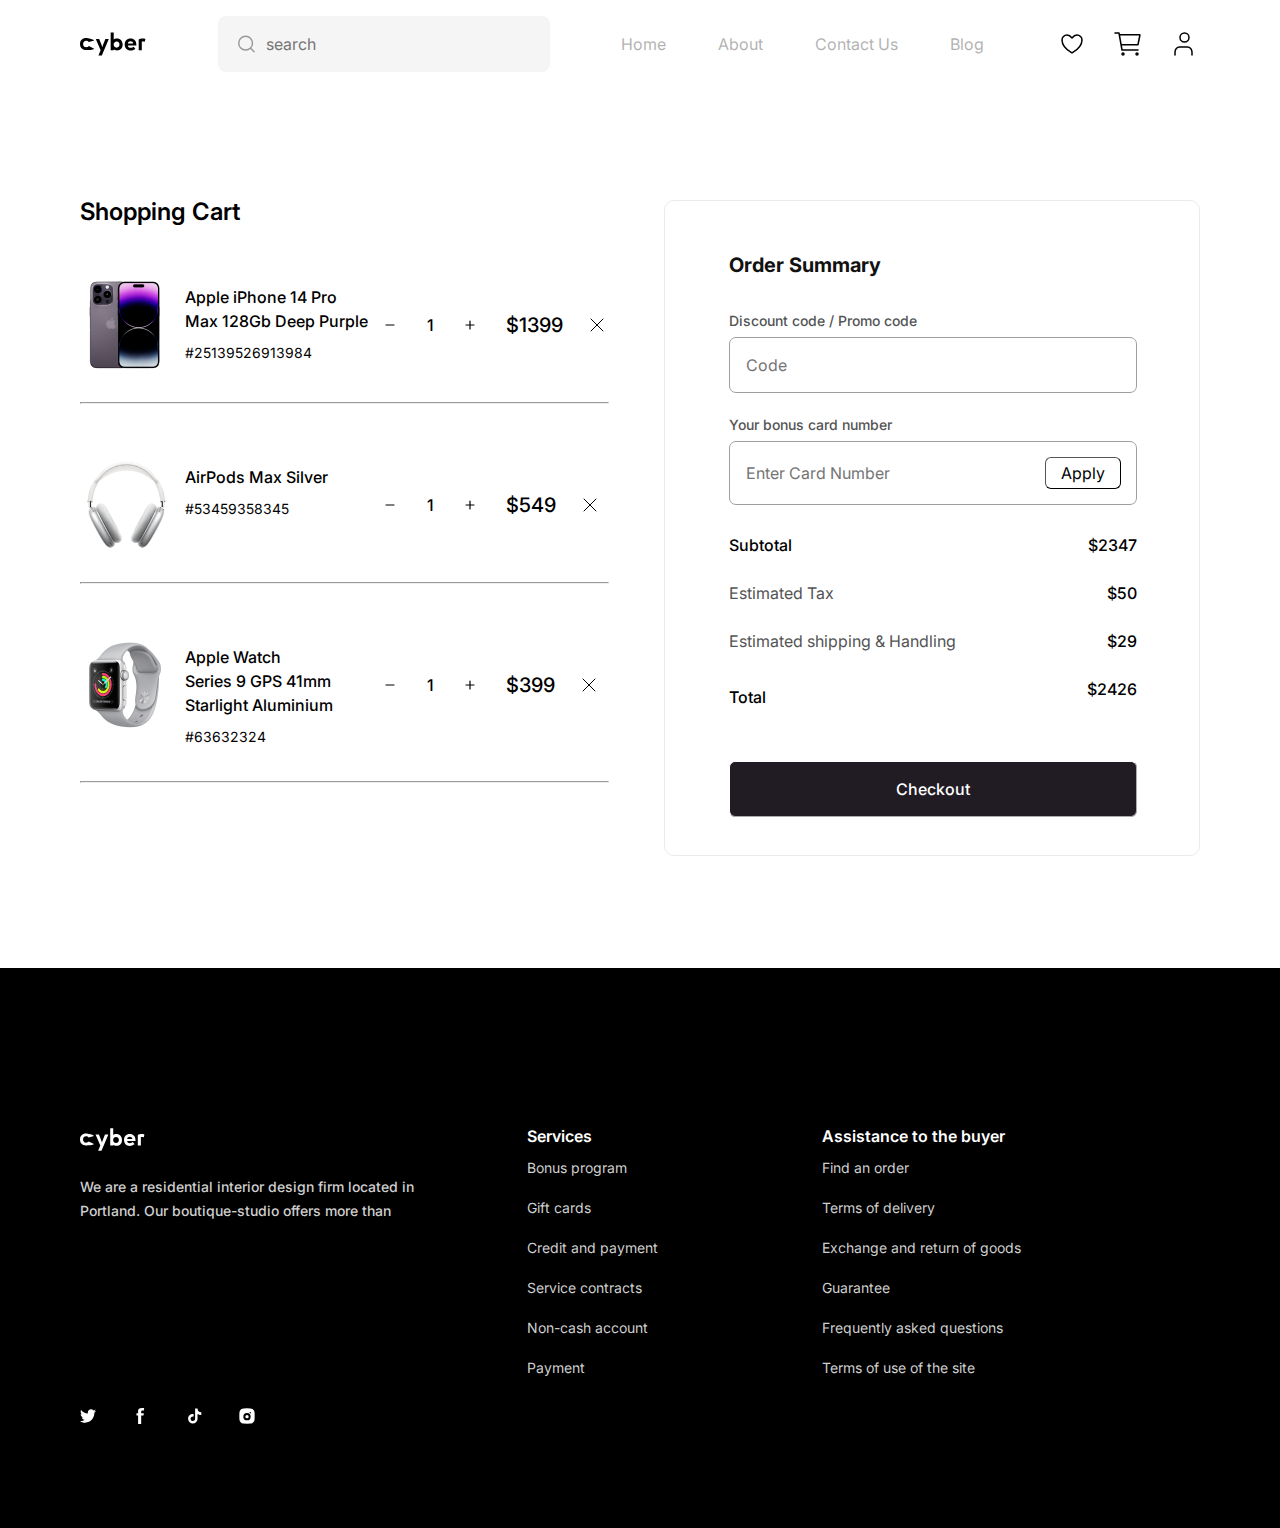
==== commit cf1fefb3: "new" ====
--- a/shopping.html
+++ b/shopping.html
@@ -190,5 +190,6 @@
         <img src="./images/Instagram.svg" alt="" />
       </div>
     </div>
+    <script src="./index.js"></script>
   </body>
 </html>
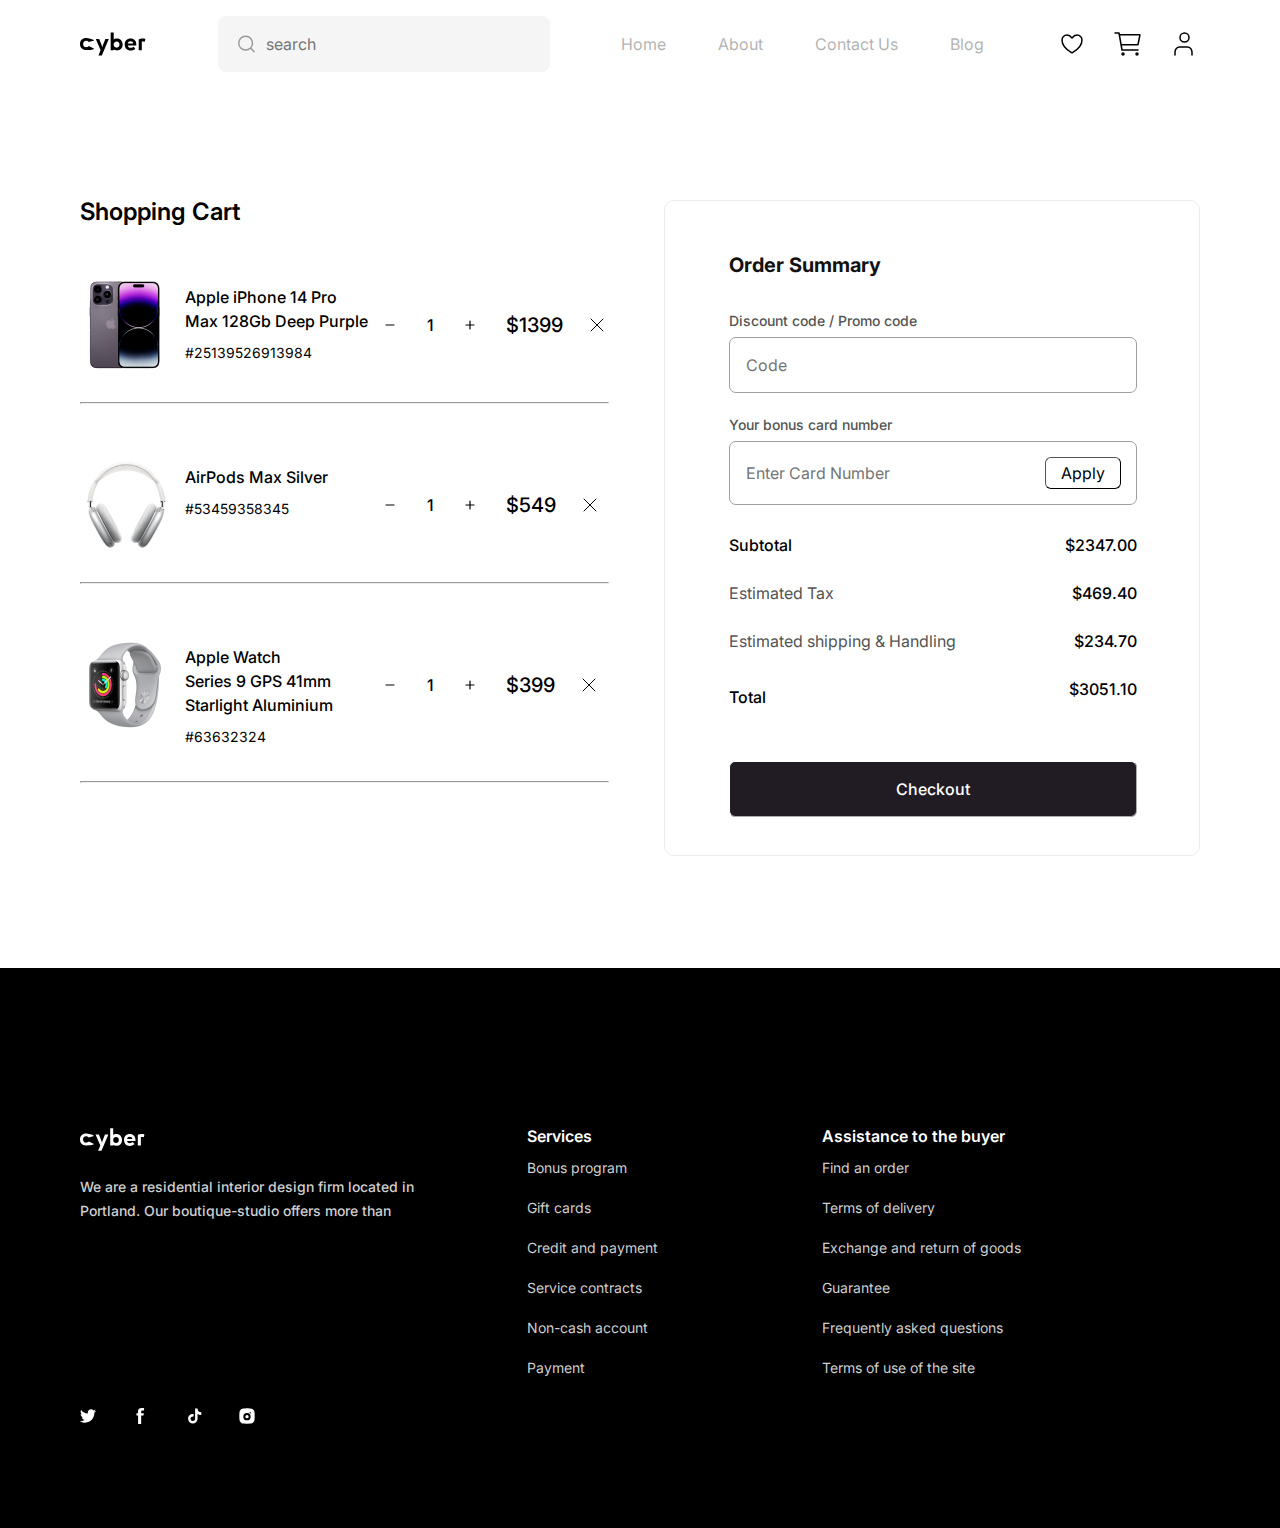
==== commit 48ec76fd: "new" ====
--- a/shopping.html
+++ b/shopping.html
@@ -32,7 +32,7 @@
       </div>
       <div class="icons3">
         <img src="./images/heart.svg" alt="" />
-        <img src="./images/Cart.svg" alt="" />
+        <img class="cart-icon" src="./images/Cart.svg" alt="" />
         <img src="./images/User.svg" alt="" />
       </div>
       <img class="burger" src="./images/Burger.svg" alt="" />
@@ -43,7 +43,35 @@
     <section class="container">
       <div class="shop-cards">
         <h2 class="shopping">Shopping Cart</h2>
-        <div class="shop-card">
+        <div class="shop-card cards1">
+          <div class="qvesh1">
+            <div class="shop1">
+              <img class="shop-phone" src="./images/phone3.png" alt="" />
+            </div>
+            <div class="shop-h2-p">
+              <h2>Apple iPhone 14 Pro Max 128Gb Deep Purple</h2>
+              <p>#25139526913984</p>
+            </div>
+          </div>
+          <div class="qvesh">
+            <div class="select">
+              <img class="minus" src="./images/No Edit.svg" alt="" />
+              <p class="erti">1</p>
+              <img class="plus" src="./images/Edit.svg" alt="" />
+            </div>
+            <div class="shop-dollar">
+              <p>$1399</p>
+            </div>
+            <div class="close">
+              <img src="./images/Close.svg" alt="" />
+            </div>
+          </div>
+        </div>
+        
+        <hr />
+
+
+        <div class="shop-card cards2">
           <div class="qvesh1">
             <div class="shop1">
               <img class="shop-phone" src="./images/phone3.png" alt="" />
@@ -69,33 +97,7 @@
         </div>
         <hr />
 
-        <div class="shop-card">
-          <div class="qvesh1">
-            <div class="shop1">
-              <img class="shop-phone" src="./images/phone3.png" alt="" />
-            </div>
-            <div class="shop-h2-p">
-              <h2>Apple iPhone 14 Pro Max 128Gb Deep Purple</h2>
-              <p>#25139526913984</p>
-            </div>
-          </div>
-          <div class="qvesh">
-            <div class="select">
-              <img class="minus" src="./images/No Edit.svg" alt="" />
-              <p class="erti">1</p>
-              <img class="plus" src="./images/Edit.svg" alt="" />
-            </div>
-            <div class="shop-dollar">
-              <p>$1399</p>
-            </div>
-            <div class="close">
-              <img src="./images/Close.svg" alt="" />
-            </div>
-          </div>
-        </div>
-        <hr />
-
-        <div class="shop-card">
+        <div class="shop-card cards3">
           <div class="qvesh1">
             <div class="shop1">
               <img class="shop-phone" src="./images/phone3.png" alt="" />
@@ -135,19 +137,19 @@
           <div class="p-dollars">
             <div class="p-dollar">
               <p class="subtotal">Subtotal</p>
-              <h3>$2347</h3>
+              <h3 id="subtotal">$0</h3>
             </div>
             <div class="p-dollar">
-              <p class="estimated">Estimated Tax</p>
-              <h3>$50</h3>
+              <p class="estimated tax">Estimated Tax</p>
+              <h3 id="tax">$0</h3>
             </div>
             <div class="p-dollar">
-              <p class="estimated">Estimated shipping & Handling</p>
-              <h3>$29</h3>
+              <p class="estimated shipping">Estimated shipping & Handling</p>
+              <h3 id="shipping">$0</h3>
             </div>
             <div class="p-dollar">
               <p class="total">Total</p>
-              <h3>$2426</h3>
+              <h3 id="total">$0</h3>
             </div>
           </div>
           <button class="checkout shop-now">Checkout</button>
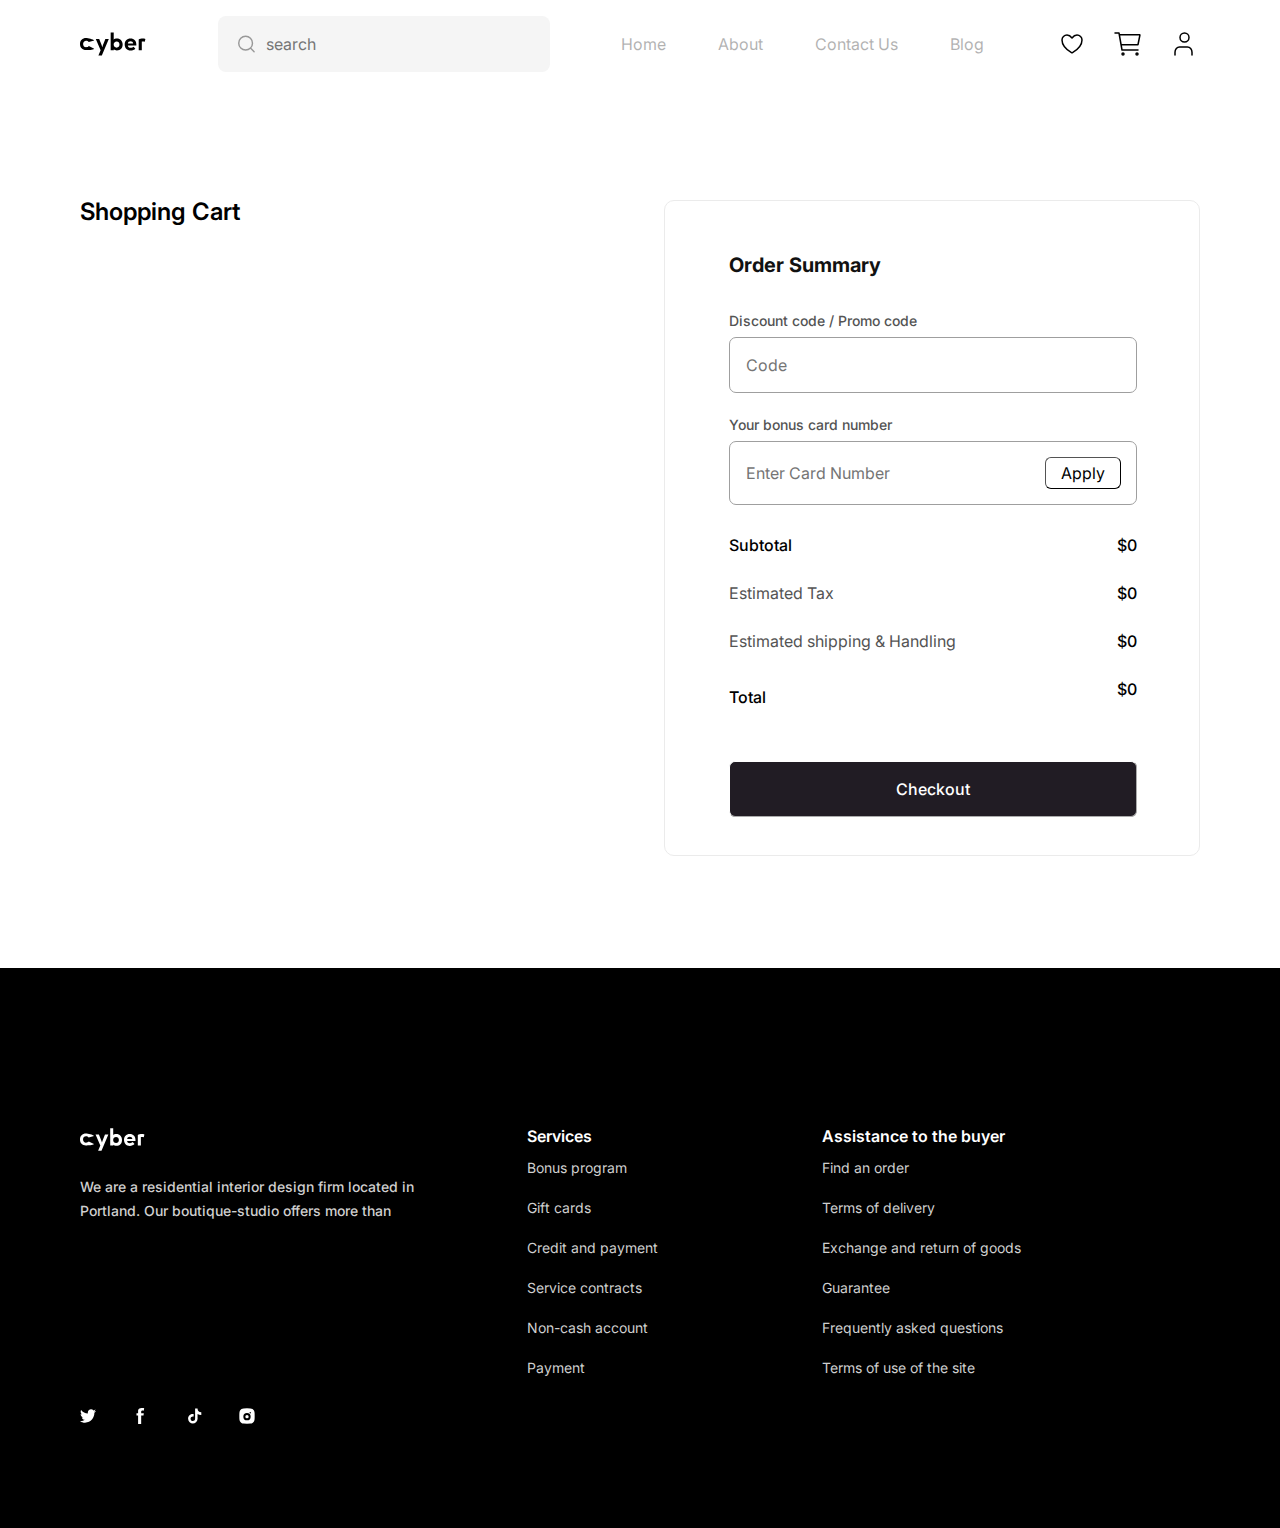
==== commit e4d0c703: "axali" ====
--- a/shopping.html
+++ b/shopping.html
@@ -12,7 +12,7 @@
       href="https://fonts.googleapis.com/css2?family=Inter:ital,opsz,wght@0,14..32,100..900;1,14..32,100..900&display=swap"
       rel="stylesheet"
     />
-    <title>Document</title>
+    <title>cart</title>
   </head>
   <body>
     <div class="header container">
@@ -43,6 +43,10 @@
     <section class="container">
       <div class="shop-cards">
         <h2 class="shopping">Shopping Cart</h2>
+        <div class="no-items" style="display: none">
+          <img src="./images/no-items.png" alt="No items in cart" />
+          <p>Your cart is empty.</p>
+        </div>
         <div class="shop-card cards1">
           <div class="qvesh1">
             <div class="shop1">
@@ -67,9 +71,8 @@
             </div>
           </div>
         </div>
-        
+
         <hr />
-
 
         <div class="shop-card cards2">
           <div class="qvesh1">
@@ -192,6 +195,7 @@
         <img src="./images/Instagram.svg" alt="" />
       </div>
     </div>
-    <script src="./index.js"></script>
+    <script src="index.js"></script>
+    <script src="shopping.js"></script>
   </body>
 </html>
